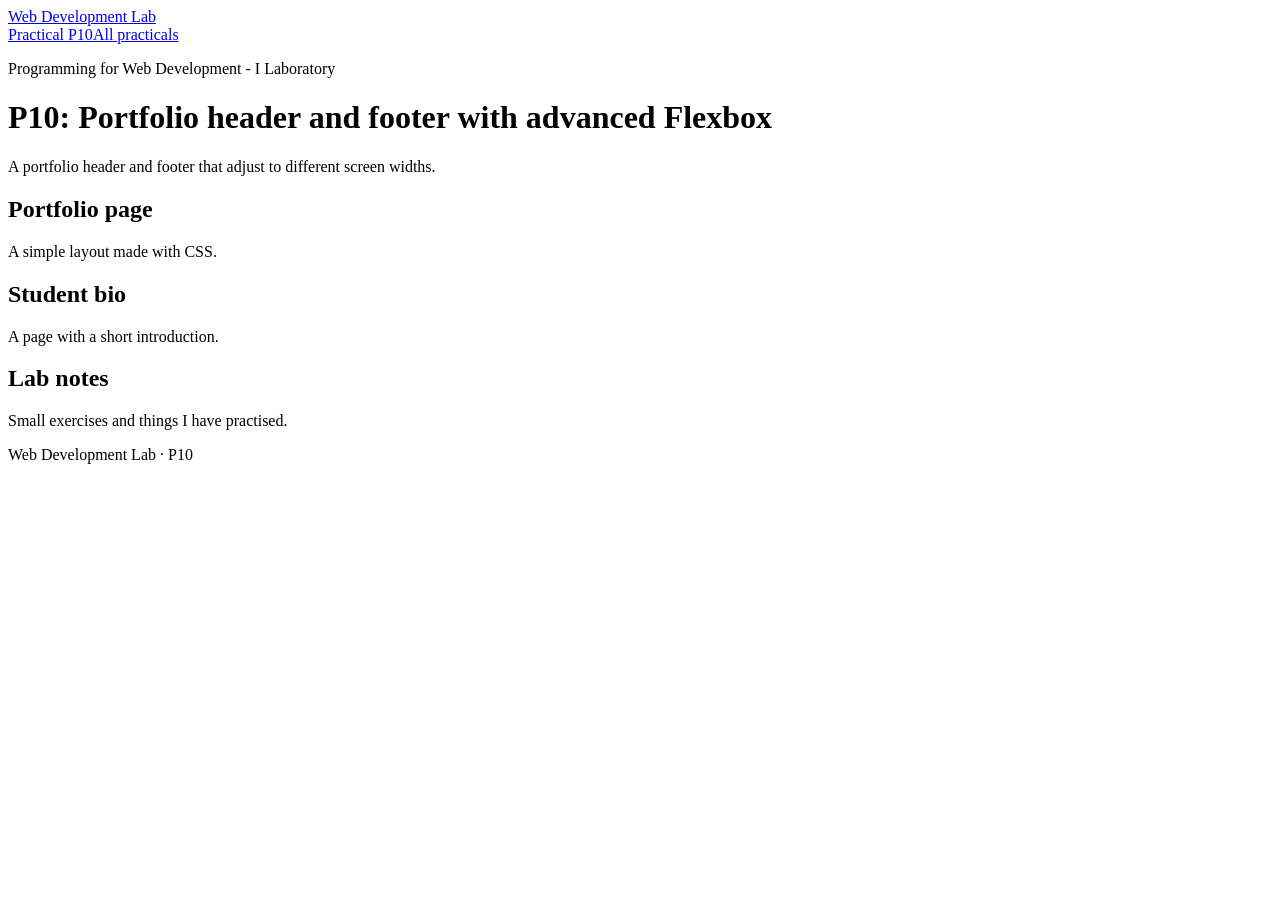
==== P10/index.html @ 8a0a1a46 "Add P10/index.html" ====
<!DOCTYPE html>
<html lang="en"><head><meta charset="UTF-8"><meta name="viewport" content="width=device-width, initial-scale=1.0"><title>P10: Portfolio header and footer with advanced Flexbox</title><link rel="stylesheet" href="style.css"></head><body><header class="site-header"><a href="index.html">Web Development Lab</a><nav aria-label="Main navigation"><a href="#work">Practical P10</a><a href="../../README.md">All practicals</a></nav></header><main id="work"><p class="lead">Programming for Web Development - I Laboratory</p><h1>P10: Portfolio header and footer with advanced Flexbox</h1><p class="lead">A portfolio header and footer that adjust to different screen widths.</p><section class="card-grid"><article class="card"><h2>Portfolio page</h2><p>A simple layout made with CSS.</p></article><article class="card"><h2>Student bio</h2><p>A page with a short introduction.</p></article><article class="card"><h2>Lab notes</h2><p>Small exercises and things I have practised.</p></article></section></main><footer>Web Development Lab · P10</footer></body></html>
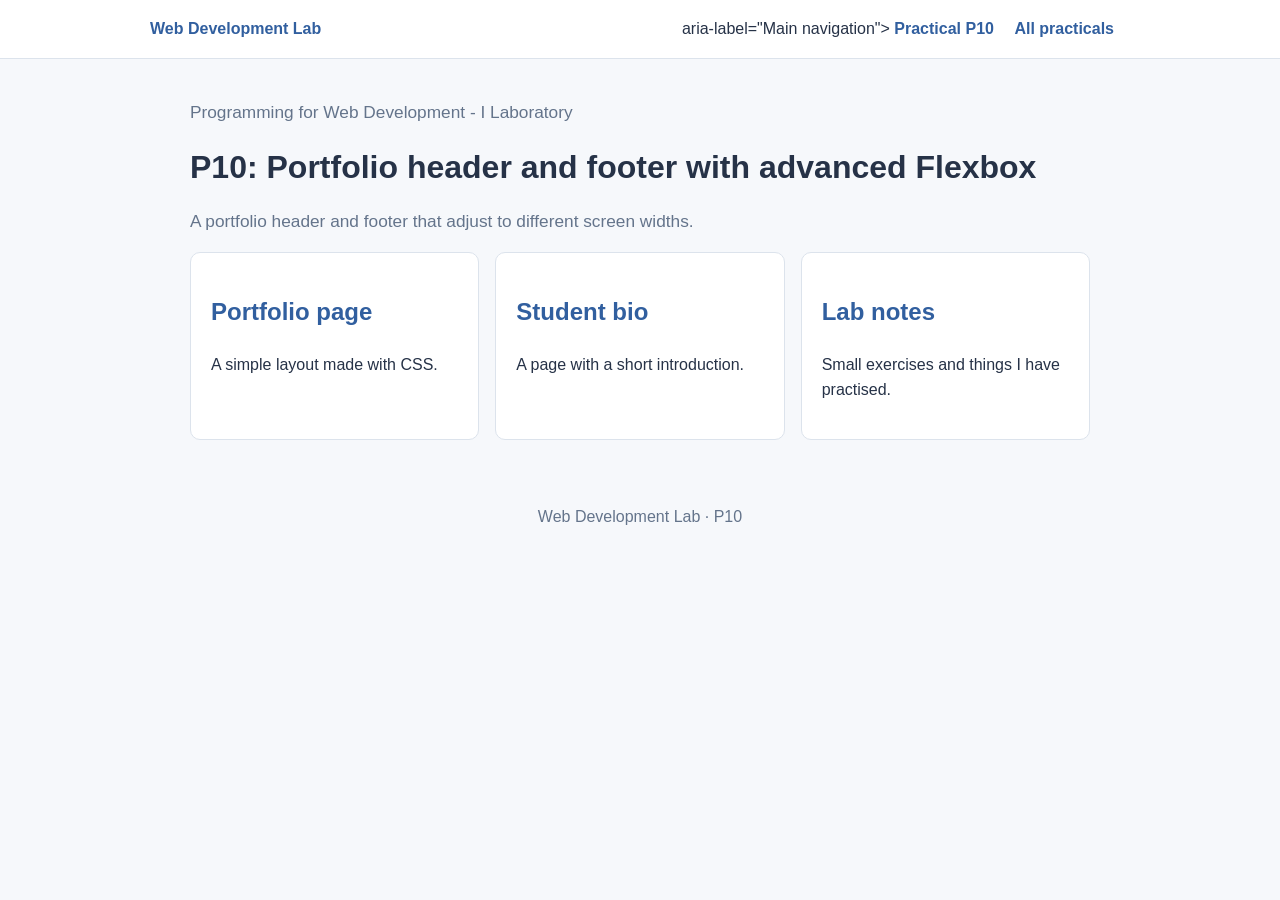
==== commit 87b7ec2d: "Format HTML structure and improve readability" ====
--- a/P10/index.html
+++ b/P10/index.html
@@ -1,2 +1,35 @@
 <!DOCTYPE html>
-<html lang="en"><head><meta charset="UTF-8"><meta name="viewport" content="width=device-width, initial-scale=1.0"><title>P10: Portfolio header and footer with advanced Flexbox</title><link rel="stylesheet" href="style.css"></head><body><header class="site-header"><a href="index.html">Web Development Lab</a><nav aria-label="Main navigation"><a href="#work">Practical P10</a><a href="../../README.md">All practicals</a></nav></header><main id="work"><p class="lead">Programming for Web Development - I Laboratory</p><h1>P10: Portfolio header and footer with advanced Flexbox</h1><p class="lead">A portfolio header and footer that adjust to different screen widths.</p><section class="card-grid"><article class="card"><h2>Portfolio page</h2><p>A simple layout made with CSS.</p></article><article class="card"><h2>Student bio</h2><p>A page with a short introduction.</p></article><article class="card"><h2>Lab notes</h2><p>Small exercises and things I have practised.</p></article></section></main><footer>Web Development Lab · P10</footer></body></html>+<html lang="en">
+  <head>
+    <meta charset="UTF-8">
+    <meta name="viewport" content="width=device-width, initial-scale=1.0">
+    <title>P10: Portfolio header and footer with advanced Flexbox</title>
+    <link rel="stylesheet" href="style.css">
+  </head>
+  <body>
+    <header class="site-header">
+      <a href="index.html">Web Development Lab</a>
+      <nav> aria-label="Main navigation">
+        <a href="#work">Practical P10</a>
+        <a href="../../README.md">All practicals</a>
+      </nav>
+    </header>
+    <main id="work">
+      <p class="lead">Programming for Web Development - I Laboratory</p>
+      <h1>P10: Portfolio header and footer with advanced Flexbox</h1>
+      <p class="lead">A portfolio header and footer that adjust to different screen widths.</p>
+      <section class="card-grid">
+        <article class="card"><h2>Portfolio page</h2>
+          <p>A simple layout made with CSS.</p>
+        </article>
+        <article class="card"><h2>Student bio</h2>
+          <p>A page with a short introduction.</p>
+        </article>
+        <article class="card"><h2>Lab notes</h2>
+          <p>Small exercises and things I have practised.</p>
+        </article>
+      </section>
+    </main>
+    <footer>Web Development Lab · P10</footer>
+  </body>
+</html>
--- a/P10/style.css
+++ b/P10/style.css
@@ -0,0 +1,15 @@
+:root { --ink:#263247; --muted:#64748b; --accent:#315f9f; --paper:#f6f8fb; --card:#fff; --line:#dce3ec; }
+* { box-sizing:border-box; }
+body { margin:0; color:var(--ink); background:var(--paper); font-family:Arial,Helvetica,sans-serif; line-height:1.6; }
+.site-header { background:var(--card); border-bottom:1px solid var(--line); padding:1rem max(1.25rem,calc((100% - 980px)/2)); }
+.site-header a { color:var(--accent); text-decoration:none; font-weight:700; margin-right:1rem; }
+main { width:min(900px,calc(100% - 2rem)); margin:2.5rem auto; }
+h1 { line-height:1.2; } h2 { color:var(--accent); }
+.lead { color:var(--muted); font-size:1.08rem; }
+.panel,.card { background:var(--card); border:1px solid var(--line); border-radius:10px; padding:1.25rem; }
+.panel { margin:1.25rem 0; }
+.card-grid { display:grid; grid-template-columns:repeat(auto-fit,minmax(210px,1fr)); gap:1rem; }
+pre { overflow-x:auto; background:#eef2f7; padding:1rem; border-radius:8px; }
+footer { color:var(--muted); text-align:center; padding:1.5rem; }
+@media(max-width:600px){main{margin:1.5rem auto}.site-header{padding:1rem}}
+.site-header{display:flex;align-items:center;justify-content:space-between;gap:1rem;flex-wrap:wrap}
